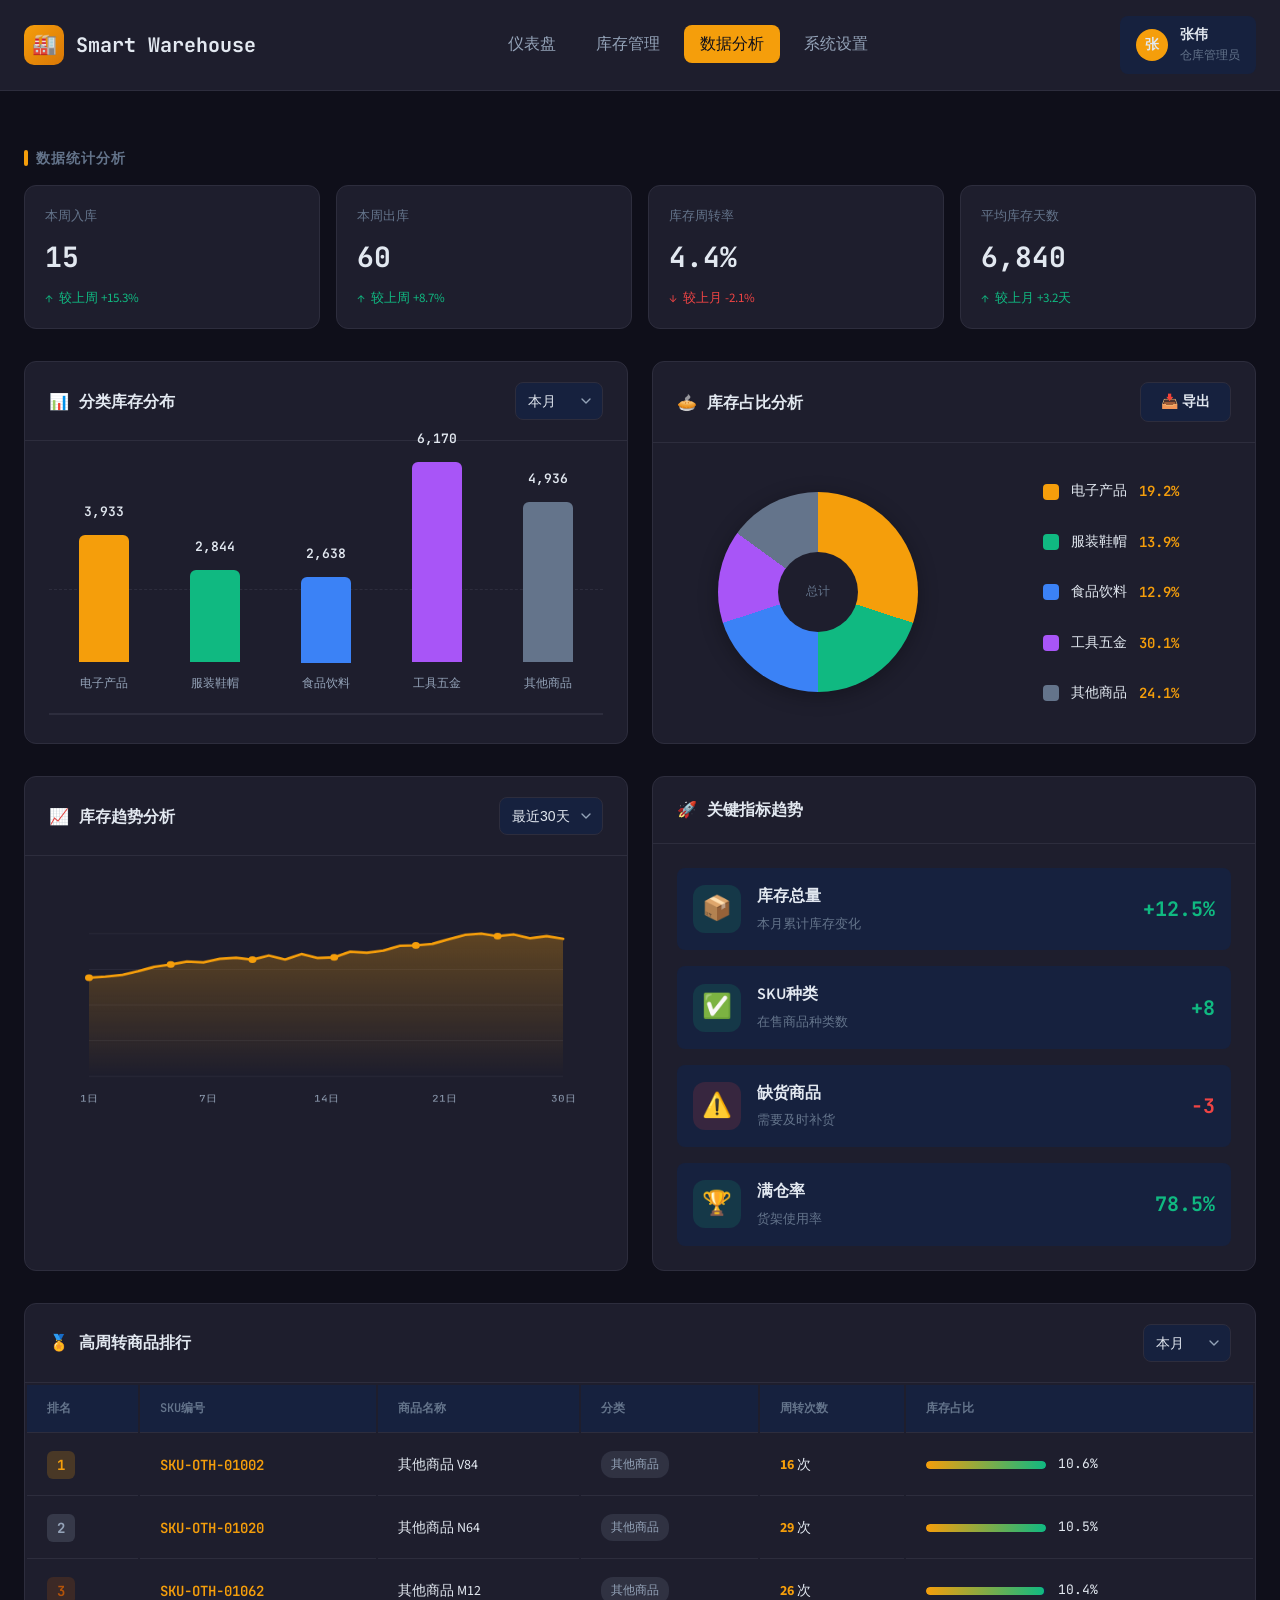
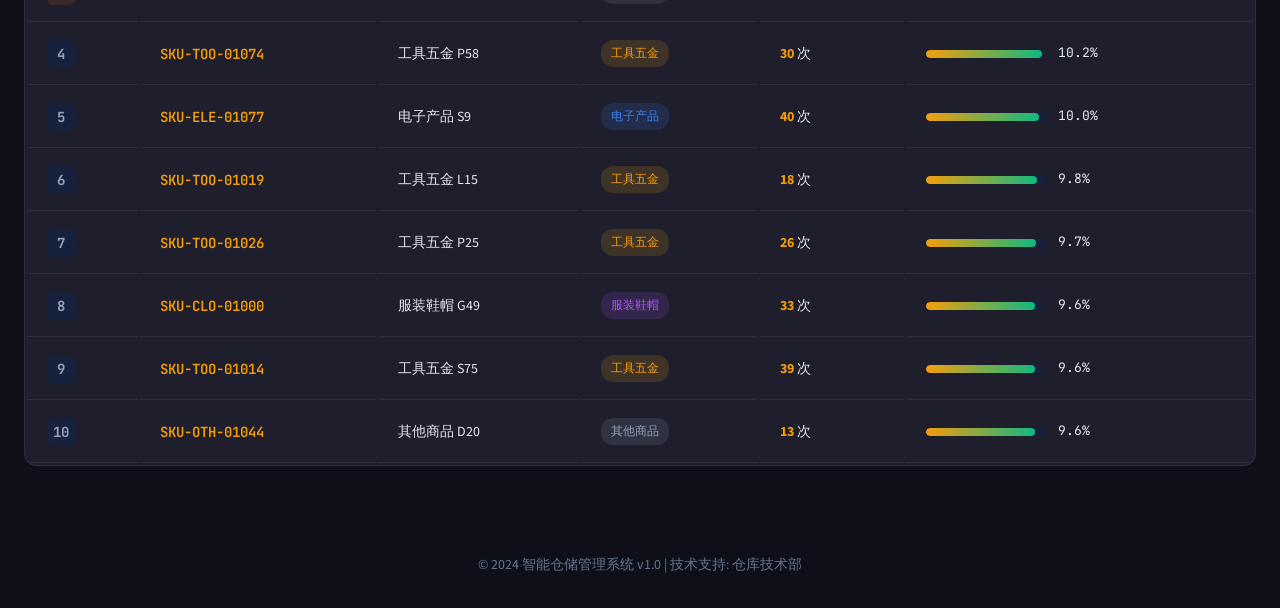
==== analytics.html @ 11b894a5 "feat: 开发智能仓储系统 Co-authored-by: traeagent <traeagent@users.noreply.github.com>" ====
<!DOCTYPE html>
<html lang="zh-CN">
<head>
  <meta charset="UTF-8">
  <meta name="viewport" content="width=device-width, initial-scale=1.0">
  <title>数据分析 - 智能仓储系统</title>
  <link rel="preconnect" href="https://fonts.googleapis.com">
  <link rel="preconnect" href="https://fonts.gstatic.com" crossorigin>
  <link href="https://fonts.googleapis.com/css2?family=JetBrains+Mono:wght@400;500;600;700&family=Source+Sans+Pro:wght@400;500;600;700&display=swap" rel="stylesheet">
  <link rel="stylesheet" href="css/styles.css">
  <style>
    .analytics-container {
      padding: 24px 0;
    }

    .analytics-grid {
      display: grid;
      grid-template-columns: repeat(auto-fit, minmax(400px, 1fr));
      gap: 24px;
      margin-bottom: 32px;
    }

    .chart-panel {
      background: var(--bg-card);
      border-radius: var(--radius);
      border: 1px solid var(--border-color);
      overflow: hidden;
    }

    .chart-header {
      padding: 20px 24px;
      border-bottom: 1px solid var(--border-color);
      display: flex;
      align-items: center;
      justify-content: space-between;
    }

    .chart-title {
      font-family: 'JetBrains Mono', monospace;
      font-size: 16px;
      font-weight: 600;
      display: flex;
      align-items: center;
      gap: 8px;
    }

    .chart-body {
      padding: 24px;
      min-height: 300px;
    }

    .bar-chart {
      display: flex;
      align-items: flex-end;
      justify-content: space-around;
      height: 250px;
      padding: 20px 0;
      border-bottom: 2px solid var(--border-color);
      position: relative;
    }

    .bar-chart::before {
      content: '';
      position: absolute;
      left: 0;
      right: 0;
      top: 50%;
      border-top: 1px dashed var(--border-color);
    }

    .bar-item {
      display: flex;
      flex-direction: column;
      align-items: center;
      gap: 12px;
      flex: 1;
      max-width: 80px;
    }

    .bar {
      width: 100%;
      max-width: 50px;
      border-radius: 6px 6px 0 0;
      transition: var(--transition);
      cursor: pointer;
      position: relative;
    }

    .bar:hover {
      filter: brightness(1.2);
      transform: scaleY(1.05);
      transform-origin: bottom;
    }

    .bar-label {
      font-family: 'JetBrains Mono', monospace;
      font-size: 12px;
      color: var(--text-secondary);
      text-align: center;
    }

    .bar-value {
      font-family: 'JetBrains Mono', monospace;
      font-size: 13px;
      font-weight: 600;
      color: var(--text-primary);
      margin-top: 8px;
    }

    .pie-chart-container {
      display: flex;
      align-items: center;
      justify-content: space-around;
      height: 250px;
      gap: 32px;
    }

    .pie-chart {
      width: 200px;
      height: 200px;
      border-radius: 50%;
      position: relative;
      background: conic-gradient(
        #f59e0b 0deg 108deg,
        #10b981 108deg 180deg,
        #3b82f6 180deg 252deg,
        #a855f7 252deg 306deg,
        #64748b 306deg 360deg
      );
      box-shadow: 0 4px 20px rgba(0, 0, 0, 0.3);
    }

    .pie-chart::before {
      content: '';
      position: absolute;
      top: 50%;
      left: 50%;
      transform: translate(-50%, -50%);
      width: 80px;
      height: 80px;
      background: var(--bg-card);
      border-radius: 50%;
    }

    .pie-chart::after {
      content: '总计';
      position: absolute;
      top: 50%;
      left: 50%;
      transform: translate(-50%, -50%);
      font-family: 'JetBrains Mono', monospace;
      font-size: 12px;
      color: var(--text-muted);
    }

    .pie-legend {
      display: flex;
      flex-direction: column;
      gap: 12px;
    }

    .legend-item {
      display: flex;
      align-items: center;
      gap: 12px;
      padding: 8px 12px;
      border-radius: 8px;
      transition: var(--transition);
      cursor: pointer;
    }

    .legend-item:hover {
      background: var(--bg-surface);
    }

    .legend-color {
      width: 16px;
      height: 16px;
      border-radius: 4px;
    }

    .legend-label {
      font-size: 14px;
      color: var(--text-primary);
      flex: 1;
    }

    .legend-value {
      font-family: 'JetBrains Mono', monospace;
      font-size: 14px;
      font-weight: 600;
      color: var(--primary);
    }

    .trend-list {
      display: flex;
      flex-direction: column;
      gap: 16px;
    }

    .trend-item {
      display: flex;
      align-items: center;
      gap: 16px;
      padding: 16px;
      background: var(--bg-surface);
      border-radius: 8px;
      transition: var(--transition);
    }

    .trend-item:hover {
      background: rgba(245, 158, 11, 0.05);
      transform: translateX(4px);
    }

    .trend-icon {
      width: 48px;
      height: 48px;
      border-radius: 12px;
      display: flex;
      align-items: center;
      justify-content: center;
      font-size: 24px;
      flex-shrink: 0;
    }

    .trend-icon.up { background: rgba(16, 185, 129, 0.15); }
    .trend-icon.down { background: rgba(239, 68, 68, 0.15); }

    .trend-content {
      flex: 1;
    }

    .trend-title {
      font-size: 16px;
      font-weight: 600;
      color: var(--text-primary);
      margin-bottom: 4px;
    }

    .trend-desc {
      font-size: 13px;
      color: var(--text-muted);
    }

    .trend-value {
      font-family: 'JetBrains Mono', monospace;
      font-size: 20px;
      font-weight: 700;
      text-align: right;
    }

    .trend-value.positive { color: var(--success); }
    .trend-value.negative { color: var(--warning); }

    .stats-grid {
      display: grid;
      grid-template-columns: repeat(4, 1fr);
      gap: 16px;
      margin-bottom: 32px;
    }

    .stat-card {
      background: var(--bg-card);
      border-radius: var(--radius);
      padding: 20px;
      border: 1px solid var(--border-color);
      transition: var(--transition);
    }

    .stat-card:hover {
      border-color: var(--primary);
      transform: translateY(-2px);
    }

    .stat-label {
      font-size: 13px;
      color: var(--text-muted);
      margin-bottom: 8px;
    }

    .stat-value {
      font-family: 'JetBrains Mono', monospace;
      font-size: 28px;
      font-weight: 700;
      color: var(--text-primary);
      margin-bottom: 8px;
    }

    .stat-change {
      display: flex;
      align-items: center;
      gap: 6px;
      font-size: 13px;
    }

    .stat-change.positive { color: var(--success); }
    .stat-change.negative { color: var(--warning); }

    .line-chart-container {
      position: relative;
      height: 250px;
      padding: 20px 0;
    }

    .line-chart {
      width: 100%;
      height: 100%;
    }

    .chart-tooltip {
      position: absolute;
      background: var(--bg-dark);
      border: 1px solid var(--primary);
      border-radius: 8px;
      padding: 12px 16px;
      pointer-events: none;
      opacity: 0;
      transition: opacity 0.2s;
      z-index: 100;
      font-size: 13px;
    }

    .chart-tooltip.visible {
      opacity: 1;
    }

    .table-panel {
      background: var(--bg-card);
      border-radius: var(--radius);
      border: 1px solid var(--border-color);
      overflow: hidden;
      margin-top: 32px;
    }

    .table-header {
      padding: 20px 24px;
      border-bottom: 1px solid var(--border-color);
      display: flex;
      align-items: center;
      justify-content: space-between;
    }

    .top-products-table {
      width: 100%;
    }

    .top-products-table th {
      text-align: left;
      padding: 14px 20px;
      font-family: 'JetBrains Mono', monospace;
      font-size: 12px;
      font-weight: 600;
      color: var(--text-muted);
      text-transform: uppercase;
      background: var(--bg-surface);
      border-bottom: 1px solid var(--border-color);
    }

    .top-products-table td {
      padding: 16px 20px;
      border-bottom: 1px solid var(--border-color);
      font-size: 14px;
    }

    .top-products-table tbody tr:hover {
      background: rgba(255, 255, 255, 0.02);
    }

    .rank-badge {
      display: inline-flex;
      align-items: center;
      justify-content: center;
      width: 28px;
      height: 28px;
      border-radius: 6px;
      font-family: 'JetBrains Mono', monospace;
      font-size: 14px;
      font-weight: 700;
    }

    .rank-badge.gold { background: rgba(245, 158, 11, 0.2); color: #f59e0b; }
    .rank-badge.silver { background: rgba(148, 163, 184, 0.2); color: #94a3b8; }
    .rank-badge.bronze { background: rgba(180, 83, 9, 0.2); color: #b45309; }
    .rank-badge.normal { background: var(--bg-surface); color: var(--text-secondary); }

    .progress-bar {
      height: 8px;
      background: var(--bg-surface);
      border-radius: 4px;
      overflow: hidden;
      width: 120px;
    }

    .progress-fill {
      height: 100%;
      border-radius: 4px;
      transition: width 0.5s ease;
    }

    @media (max-width: 1024px) {
      .analytics-grid {
        grid-template-columns: 1fr;
      }

      .stats-grid {
        grid-template-columns: repeat(2, 1fr);
      }

      .pie-chart-container {
        flex-direction: column;
        height: auto;
      }
    }

    @media (max-width: 768px) {
      .stats-grid {
        grid-template-columns: 1fr;
      }

      .pie-chart {
        width: 160px;
        height: 160px;
      }

      .pie-chart::before {
        width: 60px;
        height: 60px;
      }
    }

    @keyframes growBar {
      from {
        transform: scaleY(0);
      }
      to {
        transform: scaleY(1);
      }
    }

    .bar {
      animation: growBar 0.6s ease-out forwards;
      transform-origin: bottom;
    }
  </style>
</head>
<body>
  <header class="header">
    <div class="app-container">
      <div class="header-content">
        <div class="logo">
          <div class="logo-icon">🏭</div>
          <span class="logo-text">Smart Warehouse</span>
        </div>

        <nav>
          <ul class="nav-menu">
            <li><a class="nav-item" href="index.html" data-page="dashboard">仪表盘</a></li>
            <li><a class="nav-item" href="index.html" data-page="inventory">库存管理</a></li>
            <li><a class="nav-item active" data-page="analytics">数据分析</a></li>
            <li><a class="nav-item" href="settings.html" data-page="settings">系统设置</a></li>
          </ul>
        </nav>

        <div class="user-info">
          <div class="user-avatar">张</div>
          <div class="user-details">
            <div class="user-name">张伟</div>
            <div class="user-role">仓库管理员</div>
          </div>
        </div>
      </div>
    </div>
  </header>

  <main class="main-content">
    <div class="app-container">
      <div class="analytics-container">
        <h2 class="section-title">数据统计分析</h2>

        <div class="stats-grid">
          <div class="stat-card">
            <div class="stat-label">本周入库</div>
            <div class="stat-value" id="weekly-inbound">0</div>
            <div class="stat-change positive">
              <span>↑</span>
              <span>较上周 +15.3%</span>
            </div>
          </div>

          <div class="stat-card">
            <div class="stat-label">本周出库</div>
            <div class="stat-value" id="weekly-outbound">0</div>
            <div class="stat-change positive">
              <span>↑</span>
              <span>较上周 +8.7%</span>
            </div>
          </div>

          <div class="stat-card">
            <div class="stat-label">库存周转率</div>
            <div class="stat-value" id="turnover-rate">0%</div>
            <div class="stat-change negative">
              <span>↓</span>
              <span>较上月 -2.1%</span>
            </div>
          </div>

          <div class="stat-card">
            <div class="stat-label">平均库存天数</div>
            <div class="stat-value" id="avg-days">0</div>
            <div class="stat-change positive">
              <span>↑</span>
              <span>较上月 +3.2天</span>
            </div>
          </div>
        </div>

        <div class="analytics-grid">
          <div class="chart-panel">
            <div class="chart-header">
              <h3 class="chart-title">
                📊 分类库存分布
              </h3>
              <select class="filter-select" id="category-period">
                <option value="week">本周</option>
                <option value="month" selected>本月</option>
                <option value="quarter">本季度</option>
              </select>
            </div>
            <div class="chart-body">
              <div class="bar-chart" id="category-bar-chart">
              </div>
            </div>
          </div>

          <div class="chart-panel">
            <div class="chart-header">
              <h3 class="chart-title">
                🥧 库存占比分析
              </h3>
              <button class="btn btn-secondary btn-sm" onclick="Analytics.exportChart('pie')">
                📥 导出
              </button>
            </div>
            <div class="chart-body">
              <div class="pie-chart-container">
                <div class="pie-chart" id="category-pie-chart"></div>
                <div class="pie-legend" id="pie-legend"></div>
              </div>
            </div>
          </div>
        </div>

        <div class="analytics-grid">
          <div class="chart-panel">
            <div class="chart-header">
              <h3 class="chart-title">
                📈 库存趋势分析
              </h3>
              <div class="filter-group">
                <select class="filter-select" id="trend-period">
                  <option value="7d">最近7天</option>
                  <option value="30d" selected>最近30天</option>
                  <option value="90d">最近90天</option>
                </select>
              </div>
            </div>
            <div class="chart-body">
              <div class="line-chart-container">
                <canvas id="trend-line-chart" class="line-chart"></canvas>
                <div class="chart-tooltip" id="chart-tooltip"></div>
              </div>
            </div>
          </div>

          <div class="chart-panel">
            <div class="chart-header">
              <h3 class="chart-title">
                🚀 关键指标趋势
              </h3>
            </div>
            <div class="chart-body">
              <div class="trend-list">
                <div class="trend-item">
                  <div class="trend-icon up">📦</div>
                  <div class="trend-content">
                    <div class="trend-title">库存总量</div>
                    <div class="trend-desc">本月累计库存变化</div>
                  </div>
                  <div class="trend-value positive">+12.5%</div>
                </div>

                <div class="trend-item">
                  <div class="trend-icon up">✅</div>
                  <div class="trend-content">
                    <div class="trend-title">SKU种类</div>
                    <div class="trend-desc">在售商品种类数</div>
                  </div>
                  <div class="trend-value positive">+8</div>
                </div>

                <div class="trend-item">
                  <div class="trend-icon down">⚠️</div>
                  <div class="trend-content">
                    <div class="trend-title">缺货商品</div>
                    <div class="trend-desc">需要及时补货</div>
                  </div>
                  <div class="trend-value negative">-3</div>
                </div>

                <div class="trend-item">
                  <div class="trend-icon up">🏆</div>
                  <div class="trend-content">
                    <div class="trend-title">满仓率</div>
                    <div class="trend-desc">货架使用率</div>
                  </div>
                  <div class="trend-value positive">78.5%</div>
                </div>
              </div>
            </div>
          </div>
        </div>

        <div class="table-panel">
          <div class="table-header">
            <h3 class="chart-title">
              🏅 高周转商品排行
            </h3>
            <select class="filter-select" id="ranking-period">
              <option value="week">本周</option>
              <option value="month" selected>本月</option>
              <option value="quarter">本季度</option>
            </select>
          </div>
          <table class="top-products-table">
            <thead>
              <tr>
                <th>排名</th>
                <th>SKU编号</th>
                <th>商品名称</th>
                <th>分类</th>
                <th>周转次数</th>
                <th>库存占比</th>
              </tr>
            </thead>
            <tbody id="top-products-body">
            </tbody>
          </table>
        </div>
      </div>
    </div>
  </main>

  <footer style="text-align: center; padding: 32px 0; color: var(--text-muted); font-size: 14px;">
    <p>© 2024 智能仓储管理系统 v1.0 | 技术支持: 仓库技术部</p>
  </footer>

  <script src="js/utils.js"></script>
  <script src="js/store.js"></script>
  <script>
    const Analytics = {
      init() {
        Store.init();
        this.renderCategoryBarChart();
        this.renderPieChart();
        this.renderLineChart();
        this.renderTopProducts();
        this.animateStats();
      },

      renderCategoryBarChart() {
        const categories = [
          { key: 'electronics', name: '电子产品', color: '#f59e0b', value: 0 },
          { key: 'clothing', name: '服装鞋帽', color: '#10b981', value: 0 },
          { key: 'food', name: '食品饮料', color: '#3b82f6', value: 0 },
          { key: 'tools', name: '工具五金', color: '#a855f7', value: 0 },
          { key: 'other', name: '其他商品', color: '#64748b', value: 0 }
        ];

        Store.inventory.forEach(item => {
          const cat = categories.find(c => c.key === item.category);
          if (cat) {
            cat.value += item.quantity;
          }
        });

        const maxValue = Math.max(...categories.map(c => c.value));

        const chartContainer = document.getElementById('category-bar-chart');
        chartContainer.innerHTML = categories.map((cat, index) => {
          const height = (cat.value / maxValue) * 200;
          return `
            <div class="bar-item" style="animation-delay: ${index * 0.1}s">
              <div class="bar-value">${Utils.formatNumber(cat.value)}</div>
              <div class="bar" style="height: ${height}px; background: ${cat.color};" 
                   data-value="${cat.value}" data-name="${cat.name}"></div>
              <div class="bar-label">${cat.name}</div>
            </div>
          `;
        }).join('');
      },

      renderPieChart() {
        const categories = [
          { key: 'electronics', name: '电子产品', color: '#f59e0b', value: 0 },
          { key: 'clothing', name: '服装鞋帽', color: '#10b981', value: 0 },
          { key: 'food', name: '食品饮料', color: '#3b82f6', value: 0 },
          { key: 'tools', name: '工具五金', color: '#a855f7', value: 0 },
          { key: 'other', name: '其他商品', color: '#64748b', value: 0 }
        ];

        const total = Store.inventory.reduce((sum, item) => sum + item.quantity, 0);

        Store.inventory.forEach(item => {
          const cat = categories.find(c => c.key === item.category);
          if (cat) {
            cat.value += item.quantity;
          }
        });

        const legendContainer = document.getElementById('pie-legend');
        legendContainer.innerHTML = categories.map(cat => {
          const percentage = total > 0 ? ((cat.value / total) * 100).toFixed(1) : 0;
          return `
            <div class="legend-item">
              <div class="legend-color" style="background: ${cat.color}"></div>
              <span class="legend-label">${cat.name}</span>
              <span class="legend-value">${percentage}%</span>
            </div>
          `;
        }).join('');
      },

      renderLineChart() {
        const canvas = document.getElementById('trend-line-chart');
        const ctx = canvas.getContext('2d');

        canvas.width = canvas.parentElement.offsetWidth;
        canvas.height = 250;

        const data = this.generateTrendData(30);
        const maxValue = Math.max(...data.map(d => d.value));
        const padding = 40;
        const chartWidth = canvas.width - padding * 2;
        const chartHeight = canvas.height - padding * 2;

        ctx.clearRect(0, 0, canvas.width, canvas.height);

        ctx.strokeStyle = '#2d2d3d';
        ctx.lineWidth = 1;
        for (let i = 0; i <= 4; i++) {
          const y = padding + (chartHeight / 4) * i;
          ctx.beginPath();
          ctx.moveTo(padding, y);
          ctx.lineTo(canvas.width - padding, y);
          ctx.stroke();
        }

        ctx.strokeStyle = '#f59e0b';
        ctx.lineWidth = 3;
        ctx.lineCap = 'round';
        ctx.lineJoin = 'round';

        ctx.beginPath();
        data.forEach((point, index) => {
          const x = padding + (chartWidth / (data.length - 1)) * index;
          const y = padding + chartHeight - (point.value / maxValue) * chartHeight;

          if (index === 0) {
            ctx.moveTo(x, y);
          } else {
            ctx.lineTo(x, y);
          }
        });
        ctx.stroke();

        const gradient = ctx.createLinearGradient(0, padding, 0, canvas.height - padding);
        gradient.addColorStop(0, 'rgba(245, 158, 11, 0.3)');
        gradient.addColorStop(1, 'rgba(245, 158, 11, 0)');

        ctx.fillStyle = gradient;
        ctx.beginPath();
        data.forEach((point, index) => {
          const x = padding + (chartWidth / (data.length - 1)) * index;
          const y = padding + chartHeight - (point.value / maxValue) * chartHeight;

          if (index === 0) {
            ctx.moveTo(x, y);
          } else {
            ctx.lineTo(x, y);
          }
        });
        ctx.lineTo(padding + chartWidth, canvas.height - padding);
        ctx.lineTo(padding, canvas.height - padding);
        ctx.closePath();
        ctx.fill();

        ctx.fillStyle = '#f59e0b';
        data.forEach((point, index) => {
          if (index % 5 === 0) {
            const x = padding + (chartWidth / (data.length - 1)) * index;
            const y = padding + chartHeight - (point.value / maxValue) * chartHeight;

            ctx.beginPath();
            ctx.arc(x, y, 4, 0, Math.PI * 2);
            ctx.fill();
          }
        });

        ctx.fillStyle = '#94a3b8';
        ctx.font = '11px JetBrains Mono';
        ctx.textAlign = 'center';

        const labels = ['1日', '7日', '14日', '21日', '30日'];
        labels.forEach((label, index) => {
          const x = padding + (chartWidth / 4) * index;
          ctx.fillText(label, x, canvas.height - 10);
        });
      },

      generateTrendData(days) {
        const data = [];
        let value = 5000;

        for (let i = 0; i < days; i++) {
          const change = (Math.random() - 0.4) * 500;
          value = Math.max(2000, Math.min(10000, value + change));
          data.push({
            day: i + 1,
            value: Math.round(value)
          });
        }

        return data;
      },

      renderTopProducts() {
        const products = [...Store.inventory]
          .sort((a, b) => b.quantity - a.quantity)
          .slice(0, 10);

        const total = products.reduce((sum, p) => sum + p.quantity, 0);
        const maxQuantity = products[0]?.quantity || 1;

        const tbody = document.getElementById('top-products-body');
        tbody.innerHTML = products.map((product, index) => {
          const rankClass = index === 0 ? 'gold' : 
                           index === 1 ? 'silver' : 
                           index === 2 ? 'bronze' : 'normal';
          const percentage = ((product.quantity / total) * 100).toFixed(1);
          const progressWidth = (product.quantity / maxQuantity) * 100;

          return `
            <tr>
              <td><span class="rank-badge ${rankClass}">${index + 1}</span></td>
              <td class="sku-cell">${product.sku}</td>
              <td>${product.name}</td>
              <td>
                <span class="category-badge ${product.category}">
                  ${Utils.getCategoryName(product.category)}
                </span>
              </td>
              <td>
                <strong style="color: var(--primary)">${Math.floor(Math.random() * 50) + 10}</strong> 次
              </td>
              <td>
                <div style="display: flex; align-items: center; gap: 12px;">
                  <div class="progress-bar">
                    <div class="progress-fill" style="width: ${progressWidth}%; background: linear-gradient(90deg, var(--primary), var(--success));"></div>
                  </div>
                  <span style="font-family: 'JetBrains Mono', monospace; font-size: 13px;">${percentage}%</span>
                </div>
              </td>
            </tr>
          `;
        }).join('');
      },

      animateStats() {
        const metrics = Store.getMetrics();

        Utils.animateValue(document.getElementById('weekly-inbound'), 0, metrics.pendingInbound * 15, 1000);
        Utils.animateValue(document.getElementById('weekly-outbound'), 0, metrics.pendingOutbound * 20, 1000);

        const turnoverRate = ((metrics.pendingOutbound / metrics.inStock) * 100).toFixed(1);
        document.getElementById('turnover-rate').textContent = turnoverRate + '%';

        const avgDays = Math.floor(metrics.total / (metrics.pendingOutbound || 1));
        Utils.animateValue(document.getElementById('avg-days'), 0, avgDays, 1000);
      },

      exportChart(type) {
        Utils.showNotification(`正在导出 ${type === 'pie' ? '饼图' : '图表'} 数据...`, 'info');
        setTimeout(() => {
          Utils.showNotification('图表导出成功！', 'success');
        }, 1000);
      }
    };

    document.addEventListener('DOMContentLoaded', () => {
      Analytics.init();

      window.addEventListener('resize', () => {
        Analytics.renderLineChart();
      });
    });
  </script>
</body>
</html>
---- css/styles.css ----
:root {
  --primary: #f59e0b;
  --primary-hover: #fbbf24;
  --success: #10b981;
  --warning: #ef4444;
  --bg-dark: #0f0f1a;
  --bg-card: #1e1e2d;
  --bg-surface: #16213e;
  --text-primary: #e2e8f0;
  --text-secondary: #94a3b8;
  --text-muted: #64748b;
  --border-color: #2d2d3d;
  --shadow: 0 4px 20px rgba(0, 0, 0, 0.3);
  --radius: 12px;
  --transition: all 0.2s ease;
}

* {
  margin: 0;
  padding: 0;
  box-sizing: border-box;
}

body {
  font-family: 'Source Sans Pro', sans-serif;
  background: var(--bg-dark);
  color: var(--text-primary);
  line-height: 1.6;
  min-height: 100vh;
}

.app-container {
  max-width: 1440px;
  margin: 0 auto;
  padding: 0 24px;
}

/* Header */
.header {
  background: var(--bg-card);
  border-bottom: 1px solid var(--border-color);
  padding: 16px 0;
  position: sticky;
  top: 0;
  z-index: 100;
  backdrop-filter: blur(10px);
}

.header-content {
  display: flex;
  align-items: center;
  justify-content: space-between;
  gap: 32px;
}

.logo {
  display: flex;
  align-items: center;
  gap: 12px;
}

.logo-icon {
  width: 40px;
  height: 40px;
  background: linear-gradient(135deg, var(--primary) 0%, #d97706 100%);
  border-radius: 10px;
  display: flex;
  align-items: center;
  justify-content: center;
  font-size: 20px;
}

.logo-text {
  font-family: 'JetBrains Mono', monospace;
  font-size: 20px;
  font-weight: 700;
  color: var(--text-primary);
}

.nav-menu {
  display: flex;
  gap: 8px;
  list-style: none;
}

.nav-item {
  padding: 8px 16px;
  border-radius: 8px;
  color: var(--text-secondary);
  text-decoration: none;
  font-weight: 500;
  transition: var(--transition);
  cursor: pointer;
}

.nav-item:hover {
  background: var(--bg-surface);
  color: var(--text-primary);
}

.nav-item.active {
  background: var(--primary);
  color: var(--bg-dark);
}

.user-info {
  display: flex;
  align-items: center;
  gap: 12px;
  padding: 8px 16px;
  background: var(--bg-surface);
  border-radius: 8px;
}

.user-avatar {
  width: 32px;
  height: 32px;
  border-radius: 50%;
  background: var(--primary);
  display: flex;
  align-items: center;
  justify-content: center;
  font-weight: 600;
  font-size: 14px;
}

.user-details {
  font-size: 14px;
}

.user-name {
  font-weight: 600;
  color: var(--text-primary);
}

.user-role {
  color: var(--text-muted);
  font-size: 12px;
}

/* Main Content */
.main-content {
  padding: 32px 0;
}

/* Section Title */
.section-title {
  font-family: 'JetBrains Mono', monospace;
  font-size: 14px;
  font-weight: 600;
  color: var(--text-muted);
  text-transform: uppercase;
  letter-spacing: 1px;
  margin-bottom: 16px;
  display: flex;
  align-items: center;
  gap: 8px;
}

.section-title::before {
  content: '';
  width: 4px;
  height: 16px;
  background: var(--primary);
  border-radius: 2px;
}

/* Metric Cards Grid */
.metrics-grid {
  display: grid;
  grid-template-columns: repeat(auto-fit, minmax(250px, 1fr));
  gap: 24px;
  margin-bottom: 32px;
}

.metric-card {
  background: var(--bg-card);
  border-radius: var(--radius);
  padding: 24px;
  border: 1px solid var(--border-color);
  transition: var(--transition);
  cursor: pointer;
  position: relative;
  overflow: hidden;
}

.metric-card::before {
  content: '';
  position: absolute;
  top: 0;
  left: 0;
  right: 0;
  height: 3px;
  background: var(--primary);
  opacity: 0;
  transition: var(--transition);
}

.metric-card:hover {
  transform: translateY(-2px);
  border-color: var(--primary);
  box-shadow: 0 0 20px rgba(245, 158, 11, 0.1);
}

.metric-card:hover::before {
  opacity: 1;
}

.metric-icon {
  width: 48px;
  height: 48px;
  border-radius: 12px;
  display: flex;
  align-items: center;
  justify-content: center;
  font-size: 24px;
  margin-bottom: 16px;
}

.metric-icon.total { background: rgba(245, 158, 11, 0.15); }
.metric-icon.instock { background: rgba(16, 185, 129, 0.15); }
.metric-icon.pending { background: rgba(59, 130, 246, 0.15); }
.metric-icon.outbound { background: rgba(239, 68, 68, 0.15); }

.metric-title {
  font-size: 14px;
  color: var(--text-secondary);
  margin-bottom: 8px;
  font-weight: 500;
}

.metric-value {
  font-family: 'JetBrains Mono', monospace;
  font-size: 32px;
  font-weight: 700;
  color: var(--text-primary);
  margin-bottom: 8px;
}

.metric-trend {
  display: flex;
  align-items: center;
  gap: 4px;
  font-size: 13px;
  font-weight: 500;
}

.metric-trend.up { color: var(--success); }
.metric-trend.down { color: var(--warning); }

/* Dashboard Grid */
.dashboard-grid {
  display: grid;
  grid-template-columns: 1fr 400px;
  gap: 24px;
  margin-bottom: 32px;
}

.panel {
  background: var(--bg-card);
  border-radius: var(--radius);
  border: 1px solid var(--border-color);
  overflow: hidden;
}

.panel-header {
  padding: 20px 24px;
  border-bottom: 1px solid var(--border-color);
  display: flex;
  align-items: center;
  justify-content: space-between;
}

.panel-title {
  font-family: 'JetBrains Mono', monospace;
  font-size: 16px;
  font-weight: 600;
  color: var(--text-primary);
}

.panel-body {
  padding: 24px;
}

/* Heatmap */
.heatmap-container {
  position: relative;
  height: 320px;
}

.heatmap-grid {
  display: grid;
  grid-template-columns: repeat(8, 1fr);
  grid-template-rows: repeat(6, 1fr);
  gap: 4px;
  height: 100%;
}

.heatmap-cell {
  border-radius: 6px;
  cursor: pointer;
  transition: var(--transition);
  display: flex;
  align-items: center;
  justify-content: center;
  font-family: 'JetBrains Mono', monospace;
  font-size: 12px;
  font-weight: 600;
  position: relative;
}

.heatmap-cell:hover {
  transform: scale(1.05);
  z-index: 10;
  box-shadow: 0 4px 12px rgba(0, 0, 0, 0.3);
}

.heatmap-cell .tooltip {
  position: absolute;
  bottom: 100%;
  left: 50%;
  transform: translateX(-50%);
  background: var(--bg-dark);
  border: 1px solid var(--border-color);
  padding: 8px 12px;
  border-radius: 6px;
  font-size: 12px;
  white-space: nowrap;
  opacity: 0;
  visibility: hidden;
  transition: var(--transition);
  pointer-events: none;
  z-index: 100;
}

.heatmap-cell:hover .tooltip {
  opacity: 1;
  visibility: visible;
}

.heatmap-legend {
  display: flex;
  align-items: center;
  justify-content: center;
  gap: 8px;
  margin-top: 16px;
  font-size: 12px;
  color: var(--text-muted);
}

.legend-gradient {
  width: 120px;
  height: 12px;
  border-radius: 6px;
  background: linear-gradient(90deg, #1e3a5f 0%, #fbbf24 50%, #ef4444 100%);
}

/* Activity Feed */
.activity-list {
  display: flex;
  flex-direction: column;
  gap: 16px;
  max-height: 320px;
  overflow-y: auto;
}

.activity-item {
  display: flex;
  gap: 12px;
  padding: 12px;
  border-radius: 8px;
  background: var(--bg-surface);
  transition: var(--transition);
}

.activity-item:hover {
  background: rgba(245, 158, 11, 0.05);
}

.activity-icon {
  width: 36px;
  height: 36px;
  border-radius: 8px;
  display: flex;
  align-items: center;
  justify-content: center;
  font-size: 16px;
  flex-shrink: 0;
}

.activity-icon.inbound { background: rgba(16, 185, 129, 0.15); color: var(--success); }
.activity-icon.outbound { background: rgba(239, 68, 68, 0.15); color: var(--warning); }
.activity-icon.transfer { background: rgba(59, 130, 246, 0.15); color: #3b82f6; }
.activity-icon.adjustment { background: rgba(245, 158, 11, 0.15); color: var(--primary); }

.activity-content {
  flex: 1;
  min-width: 0;
}

.activity-message {
  font-size: 14px;
  color: var(--text-primary);
  margin-bottom: 4px;
}

.activity-message strong {
  color: var(--primary);
}

.activity-time {
  font-size: 12px;
  color: var(--text-muted);
  font-family: 'JetBrains Mono', monospace;
}

/* Inventory Section */
.inventory-section {
  background: var(--bg-card);
  border-radius: var(--radius);
  border: 1px solid var(--border-color);
  overflow: hidden;
}

.inventory-header {
  padding: 20px 24px;
  border-bottom: 1px solid var(--border-color);
  display: flex;
  align-items: center;
  justify-content: space-between;
  gap: 16px;
  flex-wrap: wrap;
}

.search-box {
  position: relative;
  flex: 1;
  max-width: 400px;
}

.search-input {
  width: 100%;
  padding: 10px 16px 10px 40px;
  border: 1px solid var(--border-color);
  border-radius: 8px;
  background: var(--bg-surface);
  color: var(--text-primary);
  font-size: 14px;
  transition: var(--transition);
}

.search-input:focus {
  outline: none;
  border-color: var(--primary);
  box-shadow: 0 0 0 3px rgba(245, 158, 11, 0.1);
}

.search-icon {
  position: absolute;
  left: 12px;
  top: 50%;
  transform: translateY(-50%);
  color: var(--text-muted);
}

.filter-group {
  display: flex;
  gap: 12px;
  align-items: center;
}

.filter-select {
  padding: 10px 32px 10px 12px;
  border: 1px solid var(--border-color);
  border-radius: 8px;
  background: var(--bg-surface);
  color: var(--text-primary);
  font-size: 14px;
  cursor: pointer;
  transition: var(--transition);
  appearance: none;
  background-image: url("data:image/svg+xml,%3Csvg xmlns='http://www.w3.org/2000/svg' width='16' height='16' viewBox='0 0 24 24' fill='none' stroke='%2394a3b8' stroke-width='2' stroke-linecap='round' stroke-linejoin='round'%3E%3Cpath d='m6 9 6 6 6-6'/%3E%3C/svg%3E");
  background-repeat: no-repeat;
  background-position: right 8px center;
}

.filter-select:focus {
  outline: none;
  border-color: var(--primary);
}

.btn {
  padding: 10px 20px;
  border-radius: 8px;
  font-size: 14px;
  font-weight: 600;
  cursor: pointer;
  transition: var(--transition);
  display: inline-flex;
  align-items: center;
  gap: 8px;
  border: none;
}

.btn-primary {
  background: var(--primary);
  color: var(--bg-dark);
}

.btn-primary:hover {
  background: var(--primary-hover);
  transform: translateY(-1px);
}

.btn-secondary {
  background: var(--bg-surface);
  color: var(--text-primary);
  border: 1px solid var(--border-color);
}

.btn-secondary:hover {
  background: var(--border-color);
}

.btn:active {
  transform: scale(0.98);
}

/* Data Table */
.data-table-container {
  overflow-x: auto;
}

.data-table {
  width: 100%;
  border-collapse: collapse;
}

.data-table th {
  text-align: left;
  padding: 14px 20px;
  font-family: 'JetBrains Mono', monospace;
  font-size: 12px;
  font-weight: 600;
  color: var(--text-muted);
  text-transform: uppercase;
  letter-spacing: 0.5px;
  background: var(--bg-surface);
  border-bottom: 1px solid var(--border-color);
  cursor: pointer;
  user-select: none;
  transition: var(--transition);
}

.data-table th:hover {
  color: var(--text-primary);
  background: rgba(245, 158, 11, 0.05);
}

.data-table th .sort-icon {
  margin-left: 6px;
  opacity: 0.5;
}

.data-table th.sorted .sort-icon {
  opacity: 1;
  color: var(--primary);
}

.data-table td {
  padding: 16px 20px;
  border-bottom: 1px solid var(--border-color);
  font-size: 14px;
}

.data-table tbody tr {
  transition: var(--transition);
  position: relative;
}

.data-table tbody tr::before {
  content: '';
  position: absolute;
  left: 0;
  top: 0;
  bottom: 0;
  width: 3px;
  background: transparent;
  transition: var(--transition);
}

.data-table tbody tr:hover {
  background: rgba(255, 255, 255, 0.02);
}

.data-table tbody tr:hover::before {
  background: var(--primary);
}

.sku-cell {
  font-family: 'JetBrains Mono', monospace;
  font-weight: 600;
  color: var(--primary);
}

.name-cell {
  font-weight: 500;
  color: var(--text-primary);
}

.category-badge {
  display: inline-block;
  padding: 4px 10px;
  border-radius: 12px;
  font-size: 12px;
  font-weight: 500;
}

.category-badge.electronics { background: rgba(59, 130, 246, 0.15); color: #3b82f6; }
.category-badge.clothing { background: rgba(168, 85, 247, 0.15); color: #a855f7; }
.category-badge.food { background: rgba(16, 185, 129, 0.15); color: var(--success); }
.category-badge.tools { background: rgba(245, 158, 11, 0.15); color: var(--primary); }
.category-badge.other { background: rgba(148, 163, 184, 0.15); color: var(--text-secondary); }

.quantity-cell {
  font-family: 'JetBrains Mono', monospace;
  font-weight: 600;
}

.quantity-cell.low {
  color: var(--warning);
}

.quantity-cell.normal {
  color: var(--success);
}

.location-cell {
  font-family: 'JetBrains Mono', monospace;
  color: var(--text-secondary);
}

.status-badge {
  display: inline-flex;
  align-items: center;
  gap: 6px;
  padding: 4px 10px;
  border-radius: 12px;
  font-size: 12px;
  font-weight: 500;
}

.status-badge::before {
  content: '';
  width: 6px;
  height: 6px;
  border-radius: 50%;
}

.status-badge.instock::before { background: var(--success); }
.status-badge.lowstock::before { background: var(--warning); }
.status-badge.outofstock::before { background: var(--text-muted); }

.status-badge.instock { background: rgba(16, 185, 129, 0.15); color: var(--success); }
.status-badge.lowstock { background: rgba(239, 68, 68, 0.15); color: var(--warning); }
.status-badge.outofstock { background: rgba(148, 163, 184, 0.15); color: var(--text-muted); }

.action-buttons {
  display: flex;
  gap: 8px;
}

.action-btn {
  width: 32px;
  height: 32px;
  border-radius: 6px;
  border: none;
  background: transparent;
  color: var(--text-muted);
  cursor: pointer;
  transition: var(--transition);
  display: flex;
  align-items: center;
  justify-content: center;
}

.action-btn:hover {
  background: var(--bg-surface);
  color: var(--text-primary);
}

.action-btn.danger:hover {
  background: rgba(239, 68, 68, 0.15);
  color: var(--warning);
}

/* Pagination */
.pagination-container {
  display: flex;
  align-items: center;
  justify-content: space-between;
  padding: 16px 24px;
  border-top: 1px solid var(--border-color);
  background: var(--bg-surface);
}

.pagination-info {
  font-size: 14px;
  color: var(--text-muted);
}

.pagination-controls {
  display: flex;
  gap: 8px;
}

.page-btn {
  min-width: 36px;
  height: 36px;
  border-radius: 8px;
  border: 1px solid var(--border-color);
  background: var(--bg-card);
  color: var(--text-primary);
  font-size: 14px;
  font-weight: 500;
  cursor: pointer;
  transition: var(--transition);
  display: flex;
  align-items: center;
  justify-content: center;
}

.page-btn:hover:not(:disabled) {
  background: var(--bg-surface);
  border-color: var(--primary);
}

.page-btn.active {
  background: var(--primary);
  border-color: var(--primary);
  color: var(--bg-dark);
}

.page-btn:disabled {
  opacity: 0.5;
  cursor: not-allowed;
}

/* Modal */
.modal-overlay {
  position: fixed;
  top: 0;
  left: 0;
  right: 0;
  bottom: 0;
  background: rgba(0, 0, 0, 0.7);
  backdrop-filter: blur(4px);
  display: flex;
  align-items: center;
  justify-content: center;
  z-index: 1000;
  opacity: 0;
  visibility: hidden;
  transition: var(--transition);
}

.modal-overlay.active {
  opacity: 1;
  visibility: visible;
}

.modal {
  background: var(--bg-card);
  border-radius: var(--radius);
  border: 1px solid var(--border-color);
  width: 100%;
  max-width: 560px;
  max-height: 90vh;
  overflow-y: auto;
  transform: scale(0.9) translateY(20px);
  transition: var(--transition);
}

.modal-overlay.active .modal {
  transform: scale(1) translateY(0);
}

.modal-header {
  padding: 24px;
  border-bottom: 1px solid var(--border-color);
  display: flex;
  align-items: center;
  justify-content: space-between;
}

.modal-title {
  font-family: 'JetBrains Mono', monospace;
  font-size: 18px;
  font-weight: 600;
}

.modal-close {
  width: 32px;
  height: 32px;
  border-radius: 8px;
  border: none;
  background: var(--bg-surface);
  color: var(--text-muted);
  cursor: pointer;
  transition: var(--transition);
  display: flex;
  align-items: center;
  justify-content: center;
}

.modal-close:hover {
  background: rgba(239, 68, 68, 0.15);
  color: var(--warning);
}

.modal-body {
  padding: 24px;
}

.modal-footer {
  padding: 24px;
  border-top: 1px solid var(--border-color);
  display: flex;
  gap: 12px;
  justify-content: flex-end;
}

/* Form */
.form-group {
  margin-bottom: 20px;
}

.form-label {
  display: block;
  font-size: 14px;
  font-weight: 500;
  color: var(--text-primary);
  margin-bottom: 8px;
}

.form-input {
  width: 100%;
  padding: 12px 16px;
  border: 1px solid var(--border-color);
  border-radius: 8px;
  background: var(--bg-surface);
  color: var(--text-primary);
  font-size: 14px;
  transition: var(--transition);
}

.form-input:focus {
  outline: none;
  border-color: var(--primary);
  box-shadow: 0 0 0 3px rgba(245, 158, 11, 0.1);
}

.form-input.error {
  border-color: var(--warning);
}

.form-error {
  color: var(--warning);
  font-size: 12px;
  margin-top: 6px;
}

.form-row {
  display: grid;
  grid-template-columns: 1fr 1fr;
  gap: 16px;
}

.form-select {
  width: 100%;
  padding: 12px 16px;
  border: 1px solid var(--border-color);
  border-radius: 8px;
  background: var(--bg-surface);
  color: var(--text-primary);
  font-size: 14px;
  cursor: pointer;
  transition: var(--transition);
}

.form-select:focus {
  outline: none;
  border-color: var(--primary);
}

/* Animations */
@keyframes fadeIn {
  from {
    opacity: 0;
    transform: translateY(10px);
  }
  to {
    opacity: 1;
    transform: translateY(0);
  }
}

@keyframes slideIn {
  from {
    opacity: 0;
    transform: translateX(-20px);
  }
  to {
    opacity: 1;
    transform: translateX(0);
  }
}

@keyframes pulse {
  0%, 100% {
    opacity: 1;
  }
  50% {
    opacity: 0.5;
  }
}

.animate-fade-in {
  animation: fadeIn 0.3s ease-out forwards;
}

.animate-slide-in {
  animation: slideIn 0.3s ease-out forwards;
}

.stagger-1 { animation-delay: 0.1s; }
.stagger-2 { animation-delay: 0.2s; }
.stagger-3 { animation-delay: 0.3s; }
.stagger-4 { animation-delay: 0.4s; }

/* Scrollbar */
::-webkit-scrollbar {
  width: 8px;
  height: 8px;
}

::-webkit-scrollbar-track {
  background: var(--bg-dark);
}

::-webkit-scrollbar-thumb {
  background: var(--border-color);
  border-radius: 4px;
}

::-webkit-scrollbar-thumb:hover {
  background: var(--text-muted);
}

/* Responsive */
@media (max-width: 1024px) {
  .dashboard-grid {
    grid-template-columns: 1fr;
  }

  .form-row {
    grid-template-columns: 1fr;
  }
}

@media (max-width: 768px) {
  .header-content {
    flex-wrap: wrap;
  }

  .nav-menu {
    order: 3;
    width: 100%;
    justify-content: center;
    margin-top: 16px;
  }

  .inventory-header {
    flex-direction: column;
    align-items: stretch;
  }

  .search-box {
    max-width: 100%;
  }

  .filter-group {
    flex-wrap: wrap;
  }

  .data-table th,
  .data-table td {
    padding: 12px;
  }

  .pagination-container {
    flex-direction: column;
    gap: 16px;
  }

  .modal {
    margin: 16px;
    max-width: calc(100% - 32px);
  }
}

/* Empty State */
.empty-state {
  text-align: center;
  padding: 48px 24px;
  color: var(--text-muted);
}

.empty-state-icon {
  font-size: 48px;
  margin-bottom: 16px;
  opacity: 0.5;
}

.empty-state-title {
  font-size: 18px;
  font-weight: 600;
  color: var(--text-secondary);
  margin-bottom: 8px;
}

.empty-state-text {
  font-size: 14px;
}

/* Loading State */
.loading {
  display: flex;
  align-items: center;
  justify-content: center;
  padding: 48px;
}

.spinner {
  width: 40px;
  height: 40px;
  border: 3px solid var(--border-color);
  border-top-color: var(--primary);
  border-radius: 50%;
  animation: spin 0.8s linear infinite;
}

@keyframes spin {
  to {
    transform: rotate(360deg);
  }
}

/* Quick Actions */
.quick-actions {
  display: flex;
  gap: 12px;
  padding: 16px 24px;
  background: var(--bg-surface);
  border-bottom: 1px solid var(--border-color);
}

.quick-action-btn {
  flex: 1;
  padding: 16px;
  border-radius: 8px;
  border: 1px solid var(--border-color);
  background: var(--bg-card);
  color: var(--text-primary);
  font-size: 14px;
  font-weight: 500;
  cursor: pointer;
  transition: var(--transition);
  display: flex;
  align-items: center;
  justify-content: center;
  gap: 8px;
}

.quick-action-btn:hover {
  border-color: var(--primary);
  background: rgba(245, 158, 11, 0.05);
}

.quick-action-btn .icon {
  font-size: 18px;
}
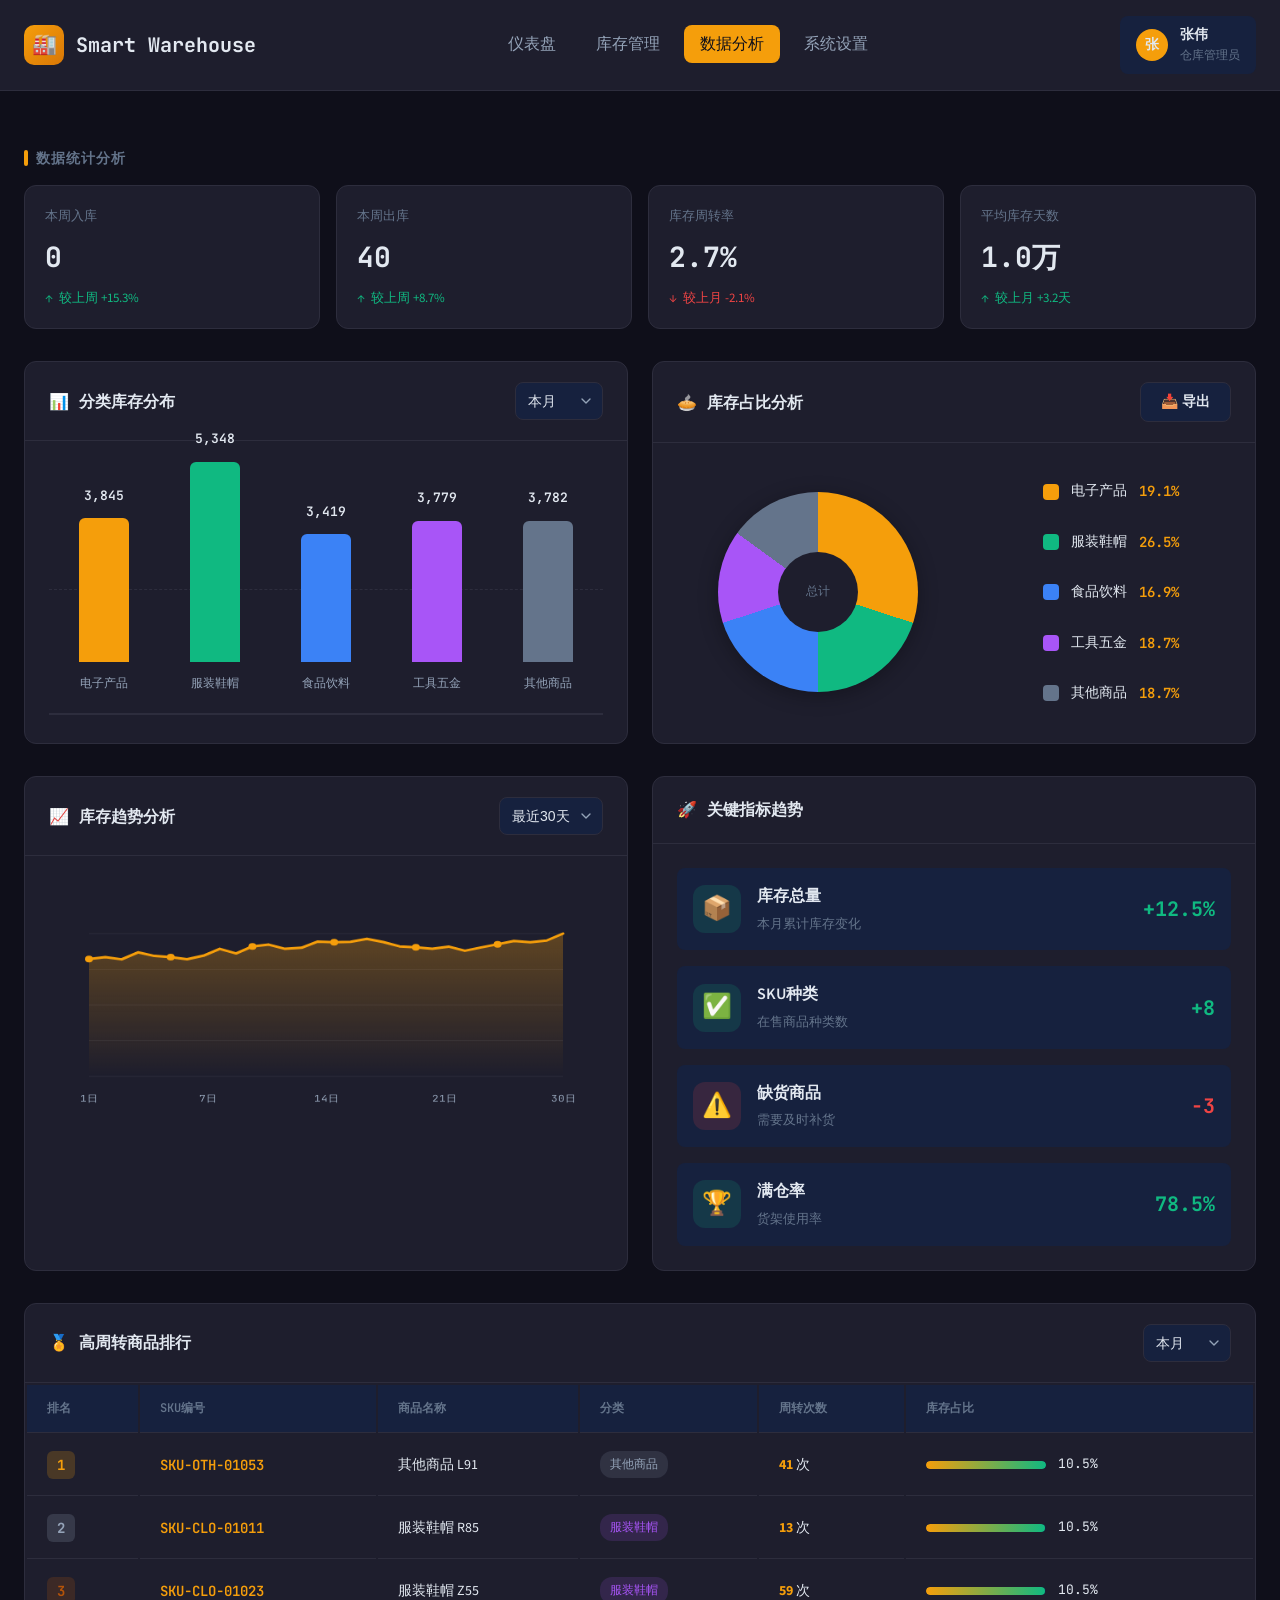
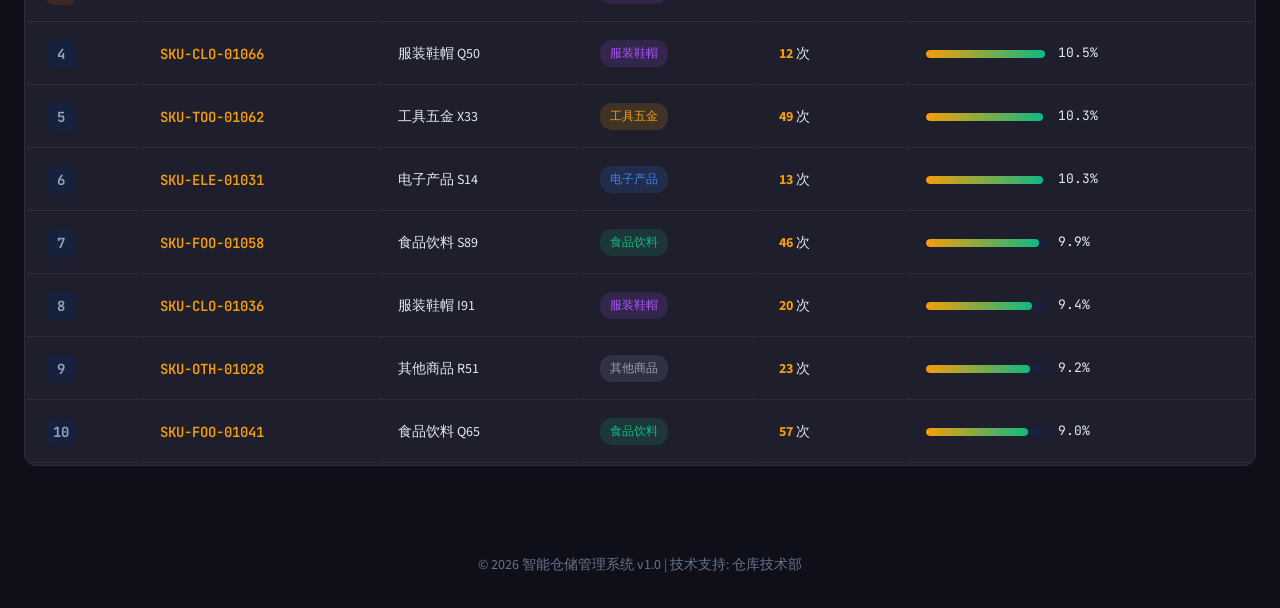
==== commit ef575fca: "feat: 开发智能仓储系统 Co-authored-by: traeagent <traeagent@users.noreply.github.com>" ====
--- a/analytics.html
+++ b/analytics.html
@@ -653,7 +653,7 @@
   </main>
 
   <footer style="text-align: center; padding: 32px 0; color: var(--text-muted); font-size: 14px;">
-    <p>© 2024 智能仓储管理系统 v1.0 | 技术支持: 仓库技术部</p>
+    <p>© 2026 智能仓储管理系统 v1.0 | 技术支持: 仓库技术部</p>
   </footer>
 
   <script src="js/utils.js"></script>
